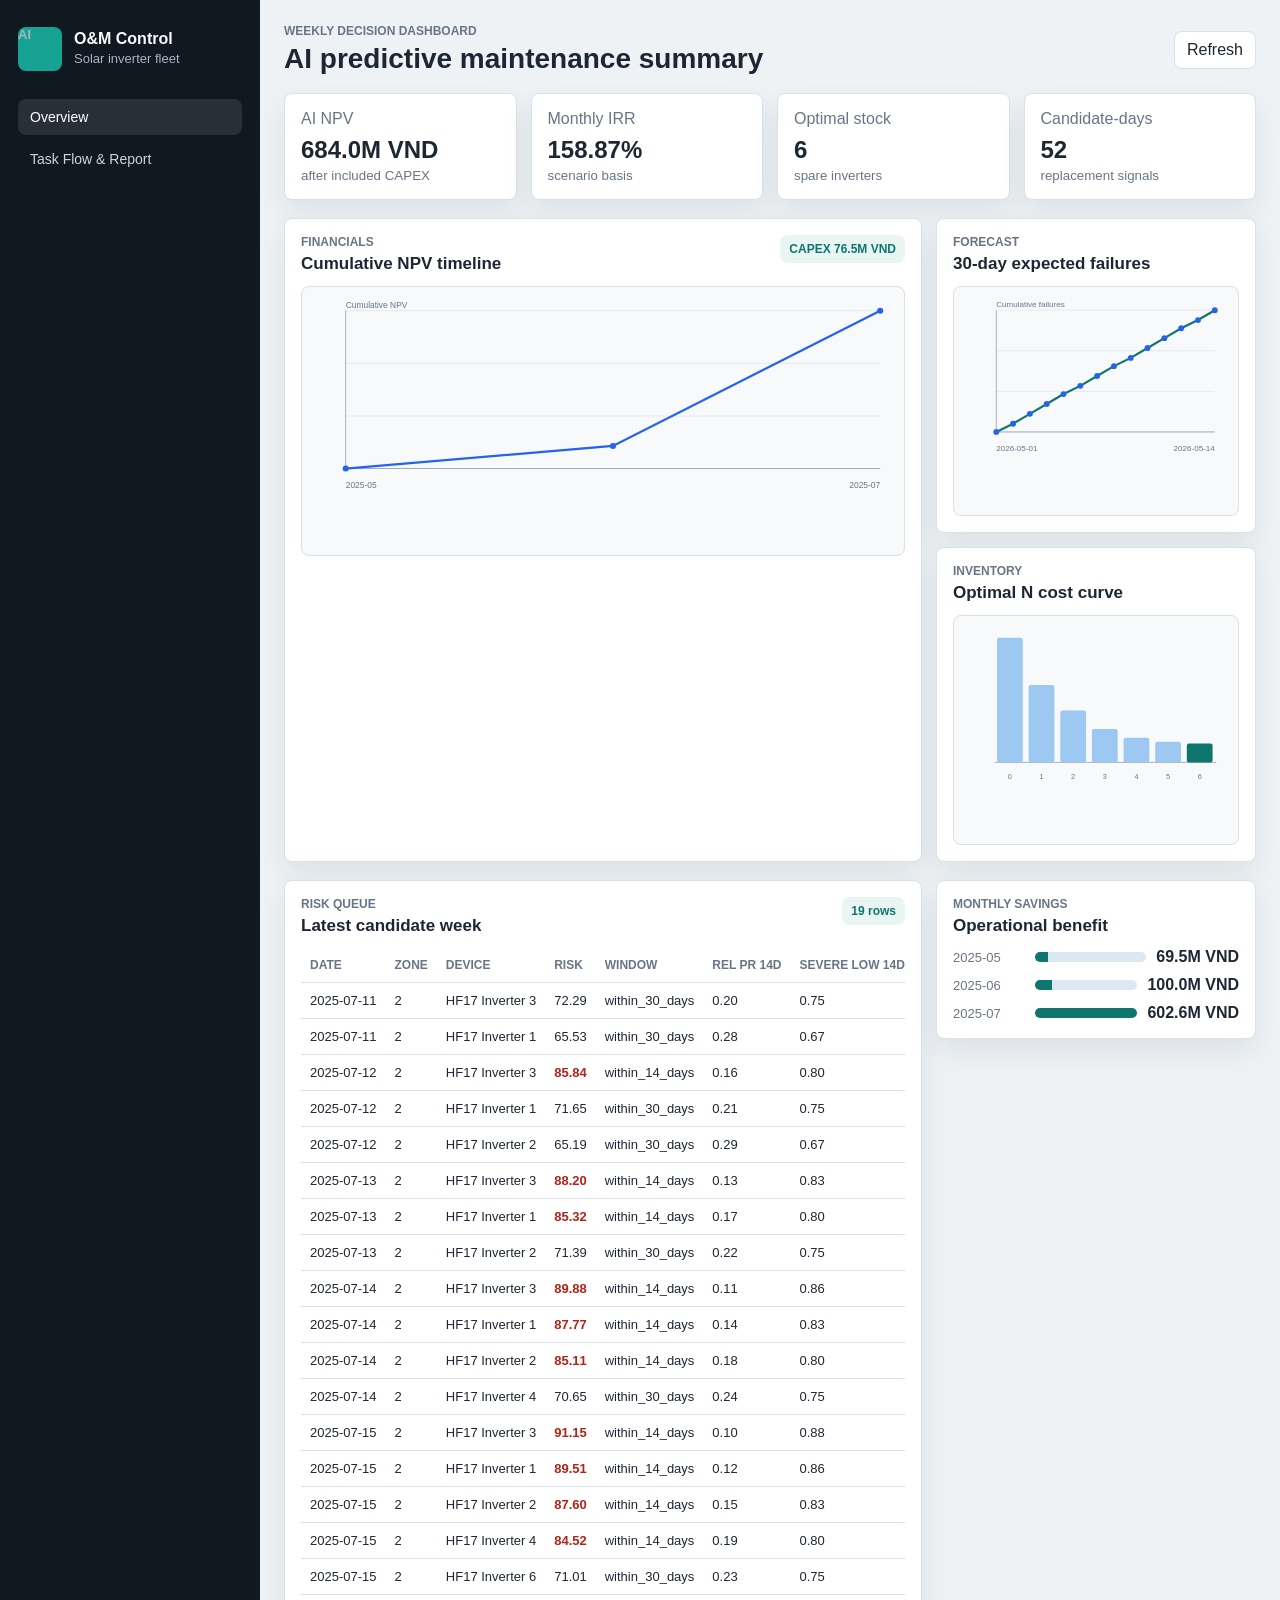
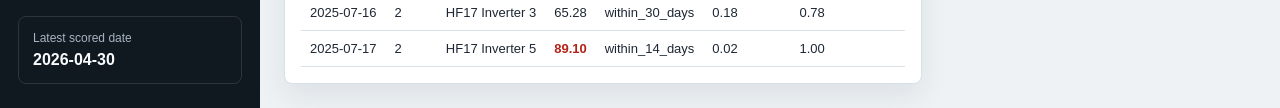
==== index.html @ 620f9691 "update" ====
<!doctype html>
<html lang="en">
  <head>
    <meta charset="utf-8" />
    <meta name="viewport" content="width=device-width, initial-scale=1" />
    <title>AI O&M Dashboard</title>
    <link rel="stylesheet" href="styles.css" />
  </head>
  <body>
    <div class="app-shell">
      <aside class="sidebar">
        <div class="brand">
          <span class="brand-mark">AI</span>
          <div>
            <strong>O&M Control</strong>
            <span>Solar inverter fleet</span>
          </div>
        </div>
        <nav class="nav" aria-label="Dashboard tabs">
          <a class="active" href="#" data-tab="overview">Overview</a>
          <a href="#" data-tab="taskflow">Task Flow &amp; Report</a>
        </nav>
        <div class="side-note">
          <span>Latest scored date</span>
          <strong id="latestDate">-</strong>
        </div>
      </aside>

      <main class="content">
        <header class="topbar">
          <div>
            <p class="eyebrow" id="topEyebrow">Weekly decision dashboard</p>
            <h1 id="topTitle">AI predictive maintenance summary</h1>
          </div>
          <div class="toolbar">
            <button type="button" id="refreshButton" title="Re-render dashboard">Refresh</button>
          </div>
        </header>

        <section id="overview-panel" class="tab-panel active" data-panel="overview">
          <section class="kpi-grid" aria-label="Key metrics">
            <article class="kpi">
              <span>AI NPV</span>
              <strong id="npvValue">-</strong>
              <small>after included CAPEX</small>
            </article>
            <article class="kpi">
              <span>Monthly IRR</span>
              <strong id="irrValue">-</strong>
              <small>scenario basis</small>
            </article>
            <article class="kpi">
              <span>Optimal stock</span>
              <strong id="optimalN">-</strong>
              <small>spare inverters</small>
            </article>
            <article class="kpi">
              <span>Candidate-days</span>
              <strong id="candidateDays">-</strong>
              <small>replacement signals</small>
            </article>
          </section>

          <section class="layout-grid">
            <article class="panel panel-wide">
              <div class="panel-heading">
                <div>
                  <p class="eyebrow">Financials</p>
                  <h2>Cumulative NPV timeline</h2>
                </div>
                <span id="capexLabel" class="status-chip">CAPEX -</span>
              </div>
              <div class="chart-wrap">
                <svg id="npvChart" viewBox="0 0 760 260" role="img" aria-label="NPV timeline chart"></svg>
              </div>
            </article>

            <article class="panel">
              <div class="panel-heading">
                <div>
                  <p class="eyebrow">Forecast</p>
                  <h2>30-day expected failures</h2>
                </div>
              </div>
              <div class="chart-wrap compact">
                <svg id="forecastChart" viewBox="0 0 360 220" role="img" aria-label="Failure forecast chart"></svg>
              </div>
            </article>

            <article class="panel">
              <div class="panel-heading">
                <div>
                  <p class="eyebrow">Inventory</p>
                  <h2>Optimal N cost curve</h2>
                </div>
              </div>
              <div class="chart-wrap compact">
                <svg id="inventoryChart" viewBox="0 0 360 220" role="img" aria-label="Inventory cost curve chart"></svg>
              </div>
            </article>
          </section>

          <section class="layout-grid bottom-grid">
            <article class="panel panel-wide">
              <div class="panel-heading">
                <div>
                  <p class="eyebrow">Risk queue</p>
                  <h2>Latest candidate week</h2>
                </div>
                <span id="riskCount" class="status-chip">0 rows</span>
              </div>
              <div class="table-wrap">
                <table>
                  <thead>
                    <tr>
                      <th>Date</th>
                      <th>Zone</th>
                      <th>Device</th>
                      <th>Risk</th>
                      <th>Window</th>
                      <th>Rel PR 14d</th>
                      <th>Severe low 14d</th>
                    </tr>
                  </thead>
                  <tbody id="candidateRows"></tbody>
                </table>
              </div>
            </article>

            <article class="panel">
              <div class="panel-heading">
                <div>
                  <p class="eyebrow">Monthly savings</p>
                  <h2>Operational benefit</h2>
                </div>
              </div>
              <div id="savingsList" class="savings-list"></div>
            </article>
          </section>
        </section>

        <section id="taskflow-panel" class="tab-panel" data-panel="taskflow" hidden>
          <section class="taskflow-grid">
            <article class="panel panel-wide">
              <div class="panel-heading">
                <div>
                  <p class="eyebrow">Outcome No1</p>
                  <h2>Performance ratio</h2>
                </div>
                <span class="status-chip">Daily alarm threshold &lt; 70%</span>
              </div>
              <div class="taskflow-split">
                <div class="table-wrap">
                  <table class="pr-matrix" id="prMatrixTable">
                    <thead id="prMatrixHead"></thead>
                    <tbody id="prMatrixBody"></tbody>
                  </table>
                </div>
                <div class="chart-wrap compact">
                  <svg id="prDeviceChart" viewBox="0 0 360 220" role="img" aria-label="Device PR chart"></svg>
                </div>
              </div>
            </article>

            <article class="panel">
              <div class="panel-heading">
                <div>
                  <p class="eyebrow">Daily alarm</p>
                  <h2>PR below 70%</h2>
                </div>
              </div>
              <div class="chart-wrap compact">
                <svg id="alarmChart" viewBox="0 0 360 220" role="img" aria-label="Daily alarm chart"></svg>
              </div>
            </article>
          </section>

          <section class="panel">
            <div class="panel-heading">
              <div>
                <p class="eyebrow">Traditional vs AI</p>
                <h2>Operational comparison by equipment</h2>
              </div>
            </div>
            <div class="table-wrap">
              <table class="comparison-table">
                <thead>
                  <tr>
                    <th rowspan="2">Equipment</th>
                    <th rowspan="2">PR (%)</th>
                    <th colspan="3">Traditional method</th>
                    <th colspan="3">AI applied method</th>
                  </tr>
                  <tr>
                    <th>Generation loss (kWh)</th>
                    <th>Revenue loss (VND)</th>
                    <th>Measure cost (VND)</th>
                    <th>Generation loss (kWh)</th>
                    <th>Revenue loss (VND)</th>
                    <th>Measure cost (VND)</th>
                  </tr>
                </thead>
                <tbody id="equipmentComparisonRows"></tbody>
                <tfoot id="equipmentComparisonTotals"></tfoot>
              </table>
            </div>
          </section>

          <section class="taskflow-grid">
            <article class="panel">
              <div class="panel-heading">
                <div>
                  <p class="eyebrow">Outcome No2</p>
                  <h2>Purchasing schedule</h2>
                </div>
              </div>
              <div class="chart-wrap compact">
                <svg id="purchaseChart" viewBox="0 0 360 220" role="img" aria-label="Monthly abnormal inverter chart"></svg>
              </div>
              <div class="table-wrap compact-table">
                <table>
                  <thead>
                    <tr>
                      <th>Month</th>
                      <th>Abnormal INV quantity</th>
                    </tr>
                  </thead>
                  <tbody id="monthlyAbnormalRows"></tbody>
                </table>
              </div>
            </article>

            <article class="panel">
              <div class="panel-heading">
                <div>
                  <p class="eyebrow">Inventory decision</p>
                  <h2>Spare inverter recommendation</h2>
                </div>
              </div>
              <div class="decision-list" id="inventoryDecisionList"></div>
            </article>

            <article class="panel">
              <div class="panel-heading">
                <div>
                  <p class="eyebrow">FM output</p>
                  <h2>IRR and NPV comparison</h2>
                </div>
              </div>
              <div class="table-wrap compact-table">
                <table>
                  <thead>
                    <tr>
                      <th>Scenario</th>
                      <th>IRR (monthly)</th>
                      <th>NPV (VND)</th>
                    </tr>
                  </thead>
                  <tbody id="scenarioComparisonRows"></tbody>
                  <tfoot id="scenarioVarianceRow"></tfoot>
                </table>
              </div>
            </article>
          </section>

          <section class="panel">
            <div class="panel-heading">
              <div>
                <p class="eyebrow">Conclusion</p>
                <h2>Management summary</h2>
              </div>
            </div>
            <ul class="conclusion-list" id="conclusionList"></ul>
          </section>
        </section>
      </main>
    </div>

    <script src="data.js"></script>
    <script src="app.js"></script>
  </body>
</html>
---- styles.css ----
:root {
  --bg: #eef2f5;
  --surface: #ffffff;
  --surface-muted: #f7f9fb;
  --text: #1d2733;
  --muted: #697586;
  --line: #d8e0e8;
  --accent: #0f766e;
  --accent-2: #2563eb;
  --warning: #b45309;
  --danger: #b42318;
  --shadow: 0 12px 28px rgba(29, 39, 51, 0.08);
}

* {
  box-sizing: border-box;
}

body {
  margin: 0;
  background: var(--bg);
  color: var(--text);
  font-family: Inter, "Segoe UI", Arial, sans-serif;
}

.app-shell {
  min-height: 100vh;
  display: grid;
  grid-template-columns: 260px minmax(0, 1fr);
}

.sidebar {
  background: #101820;
  color: #f8fafc;
  padding: 24px 18px;
  display: flex;
  flex-direction: column;
  gap: 28px;
}

.brand {
  display: flex;
  align-items: center;
  gap: 12px;
}

.brand-mark {
  width: 44px;
  height: 44px;
  display: grid;
  place-items: center;
  border-radius: 8px;
  background: #16a394;
  font-weight: 800;
}

.brand strong,
.brand span {
  display: block;
}

.brand span {
  color: #a7b4c2;
  font-size: 13px;
  margin-top: 3px;
}

.nav {
  display: grid;
  gap: 6px;
}

.nav a {
  color: #cbd5e1;
  text-decoration: none;
  padding: 10px 12px;
  border-radius: 8px;
  font-size: 14px;
}

.nav a.active,
.nav a:hover {
  background: rgba(255, 255, 255, 0.1);
  color: #ffffff;
}

.side-note {
  margin-top: auto;
  padding: 14px;
  border: 1px solid rgba(255, 255, 255, 0.12);
  border-radius: 8px;
}

.side-note span,
.side-note strong {
  display: block;
}

.side-note span {
  color: #a7b4c2;
  font-size: 12px;
}

.side-note strong {
  margin-top: 6px;
}

.content {
  padding: 24px;
  display: grid;
  gap: 18px;
}

.tab-panel {
  display: grid;
  gap: 18px;
}

.tab-panel[hidden] {
  display: none;
}

.topbar {
  display: flex;
  align-items: center;
  justify-content: space-between;
  gap: 16px;
}

.eyebrow {
  margin: 0 0 5px;
  color: var(--muted);
  font-size: 12px;
  font-weight: 700;
  text-transform: uppercase;
}

h1,
h2 {
  margin: 0;
  letter-spacing: 0;
}

h1 {
  font-size: 28px;
}

h2 {
  font-size: 17px;
}

.toolbar {
  display: flex;
  gap: 10px;
}

button,
.button-link {
  border: 1px solid var(--line);
  background: var(--surface);
  color: var(--text);
  text-decoration: none;
  padding: 9px 12px;
  border-radius: 8px;
  font: inherit;
  cursor: pointer;
}

.button-link {
  background: var(--accent);
  border-color: var(--accent);
  color: #ffffff;
}

.kpi-grid {
  display: grid;
  grid-template-columns: repeat(4, minmax(0, 1fr));
  gap: 14px;
}

.kpi,
.panel {
  background: var(--surface);
  border: 1px solid var(--line);
  border-radius: 8px;
  box-shadow: var(--shadow);
}

.kpi {
  padding: 16px;
}

.kpi span,
.kpi small {
  display: block;
  color: var(--muted);
}

.kpi strong {
  display: block;
  margin: 8px 0 4px;
  font-size: 24px;
}

.layout-grid {
  display: grid;
  grid-template-columns: minmax(0, 1.35fr) minmax(320px, 0.65fr);
  gap: 14px;
}

.bottom-grid {
  align-items: start;
}

.panel {
  padding: 16px;
  min-width: 0;
}

.panel-wide {
  grid-row: span 2;
}

.panel-heading {
  display: flex;
  align-items: start;
  justify-content: space-between;
  gap: 12px;
  margin-bottom: 12px;
}

.status-chip {
  display: inline-flex;
  align-items: center;
  min-height: 28px;
  padding: 5px 9px;
  border-radius: 8px;
  background: #e8f5f2;
  color: #0f766e;
  font-size: 12px;
  font-weight: 700;
  white-space: nowrap;
}

.chart-wrap {
  width: 100%;
  min-height: 270px;
  background: var(--surface-muted);
  border: 1px solid var(--line);
  border-radius: 8px;
  padding: 10px;
}

.chart-wrap.compact {
  min-height: 230px;
}

svg {
  width: 100%;
  height: auto;
  display: block;
}

.axis {
  stroke: #8a97a8;
  stroke-width: 1;
}

.grid-line {
  stroke: #dfe6ee;
  stroke-width: 1;
}

.line {
  fill: none;
  stroke: var(--accent-2);
  stroke-width: 3;
}

.line.alt {
  stroke: var(--accent);
}

.dot {
  fill: var(--accent-2);
}

.bar {
  fill: #9cc8f2;
}

.bar.optimal {
  fill: var(--accent);
}

.table-wrap {
  overflow-x: auto;
}

table {
  width: 100%;
  border-collapse: collapse;
  font-size: 13px;
}

th,
td {
  padding: 10px 9px;
  text-align: left;
  border-bottom: 1px solid var(--line);
  white-space: nowrap;
}

th {
  color: var(--muted);
  font-size: 12px;
  text-transform: uppercase;
}

.risk-high {
  color: var(--danger);
  font-weight: 700;
}

.savings-list {
  display: grid;
  gap: 10px;
}

.saving-row {
  display: grid;
  grid-template-columns: 72px 1fr auto;
  gap: 10px;
  align-items: center;
}

.saving-row span {
  color: var(--muted);
  font-size: 13px;
}

.saving-bar {
  height: 10px;
  border-radius: 8px;
  background: #dce7f2;
  overflow: hidden;
}

.saving-bar i {
  display: block;
  height: 100%;
  background: var(--accent);
}

.taskflow-grid {
  display: grid;
  grid-template-columns: minmax(0, 1.4fr) minmax(280px, 0.6fr);
  gap: 14px;
}

.taskflow-split {
  display: grid;
  grid-template-columns: minmax(0, 1.2fr) minmax(280px, 0.8fr);
  gap: 14px;
  align-items: start;
}

.pr-matrix th,
.pr-matrix td {
  text-align: center;
  min-width: 52px;
}

.pr-matrix th:first-child,
.pr-matrix td:first-child,
.comparison-table th:first-child {
  text-align: left;
}

.pr-low {
  background: #fde8e8;
  color: var(--danger);
  font-weight: 700;
}

.pr-ok {
  background: #edf7f2;
}

.pr-empty {
  color: var(--muted);
}

.comparison-table th,
.comparison-table td {
  font-size: 12px;
}

.comparison-table thead tr:first-child th {
  text-align: center;
  background: var(--surface-muted);
}

.comparison-table tfoot th,
.comparison-table tfoot td {
  font-weight: 700;
  background: #f3f7fb;
}

.compact-table table {
  font-size: 13px;
}

.decision-list {
  display: grid;
  gap: 12px;
}

.decision-item {
  display: flex;
  align-items: center;
  justify-content: space-between;
  gap: 12px;
  padding: 12px 14px;
  border: 1px solid var(--line);
  border-radius: 8px;
  background: var(--surface-muted);
}

.decision-item span {
  color: var(--muted);
  font-size: 13px;
}

.conclusion-list {
  margin: 0;
  padding-left: 18px;
  display: grid;
  gap: 10px;
  color: var(--text);
}

.conclusion-list li {
  line-height: 1.5;
}

@media (max-width: 980px) {
  .app-shell {
    grid-template-columns: 1fr;
  }

  .sidebar {
    position: static;
  }

  .kpi-grid,
  .layout-grid,
  .taskflow-grid,
  .taskflow-split {
    grid-template-columns: 1fr;
  }

  .topbar {
    align-items: flex-start;
    flex-direction: column;
  }
}

@media (max-width: 560px) {
  .content,
  .sidebar {
    padding: 16px;
  }

  .kpi-grid {
    gap: 10px;
  }

  h1 {
    font-size: 23px;
  }

  .toolbar {
    width: 100%;
  }

  button,
  .button-link {
    flex: 1;
    text-align: center;
  }
}
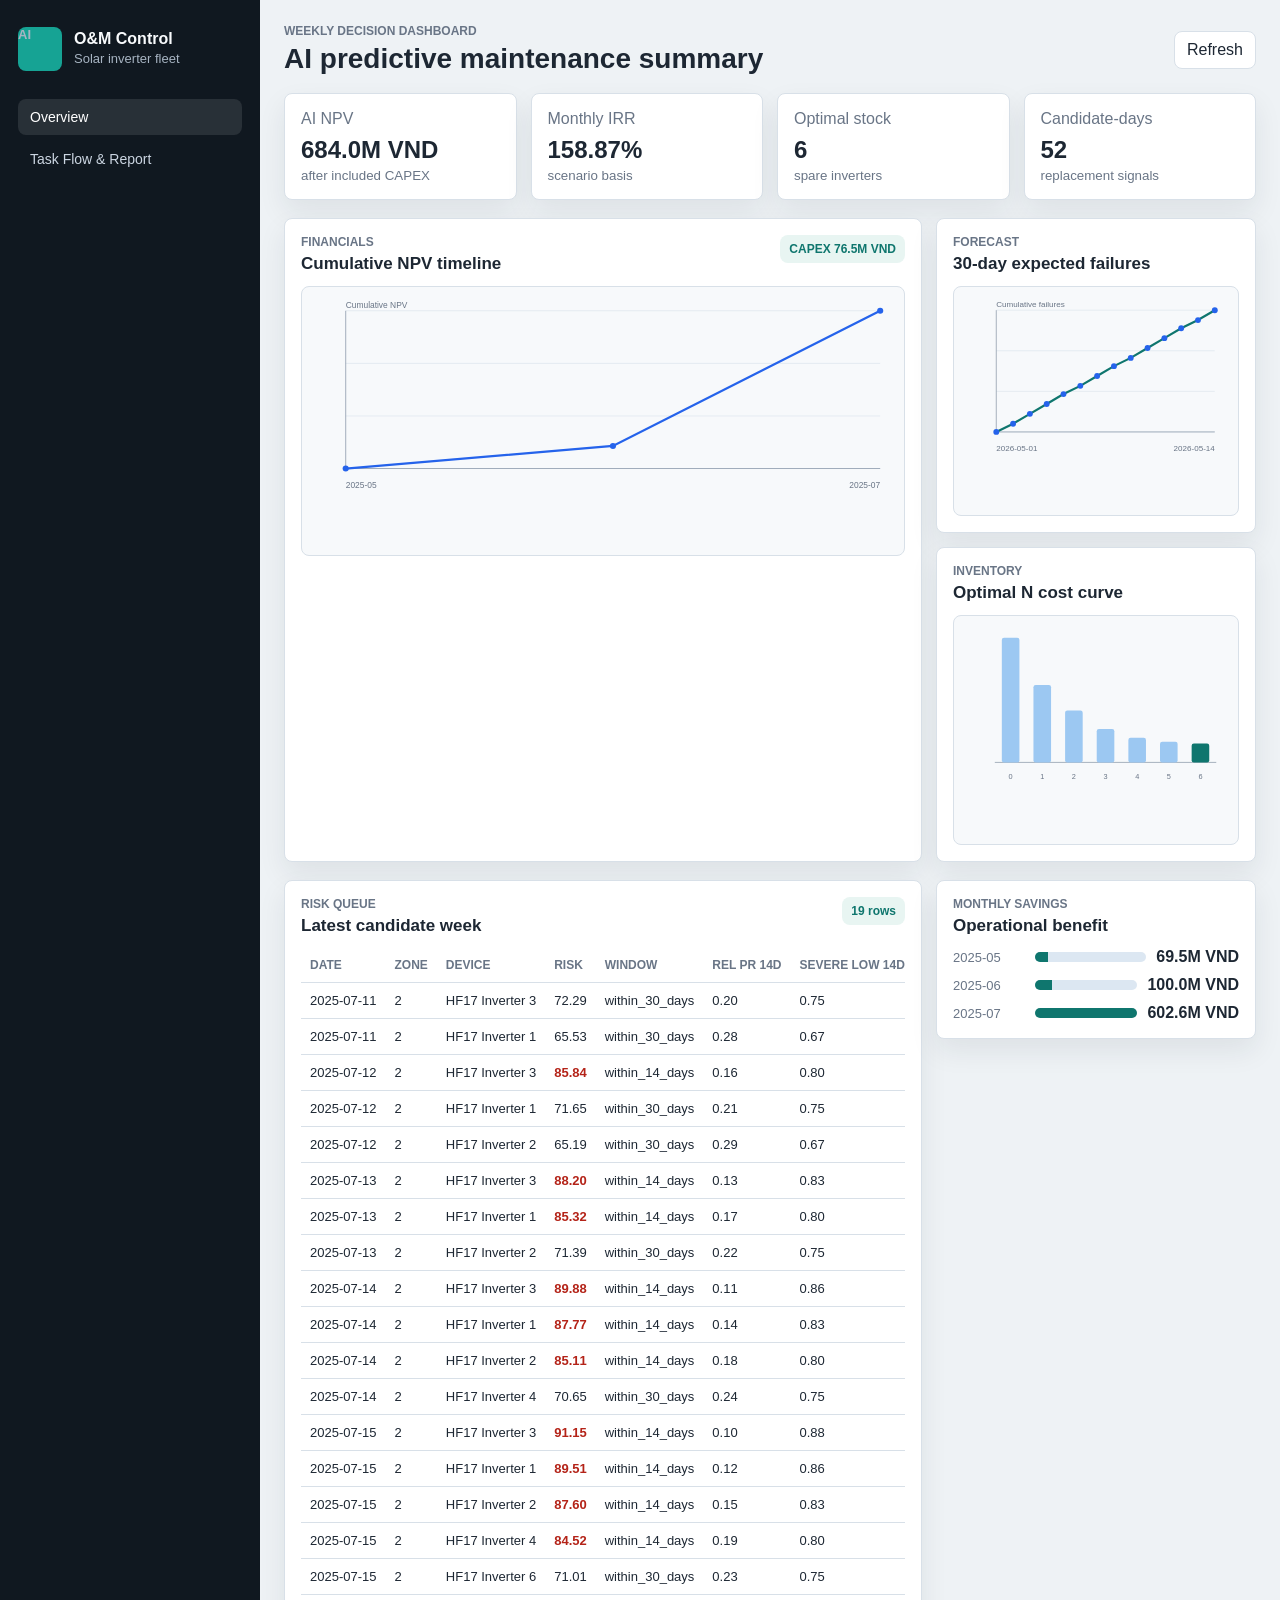
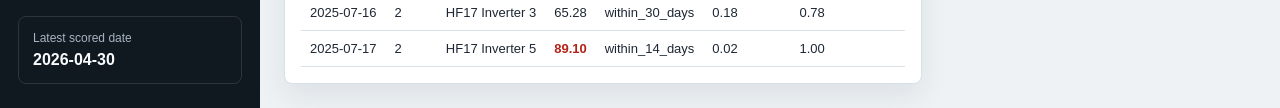
==== commit f27a006b: "update" ====
--- a/index.html
+++ b/index.html
@@ -140,40 +140,31 @@
         </section>
 
         <section id="taskflow-panel" class="tab-panel" data-panel="taskflow" hidden>
-          <section class="taskflow-grid">
-            <article class="panel panel-wide">
-              <div class="panel-heading">
-                <div>
-                  <p class="eyebrow">Outcome No1</p>
-                  <h2>Performance ratio</h2>
-                </div>
-                <span class="status-chip">Daily alarm threshold &lt; 70%</span>
-              </div>
-              <div class="taskflow-split">
-                <div class="table-wrap">
-                  <table class="pr-matrix" id="prMatrixTable">
-                    <thead id="prMatrixHead"></thead>
-                    <tbody id="prMatrixBody"></tbody>
-                  </table>
-                </div>
-                <div class="chart-wrap compact">
-                  <svg id="prDeviceChart" viewBox="0 0 360 220" role="img" aria-label="Device PR chart"></svg>
-                </div>
-              </div>
-            </article>
-
-            <article class="panel">
-              <div class="panel-heading">
-                <div>
-                  <p class="eyebrow">Daily alarm</p>
-                  <h2>PR below 70%</h2>
-                </div>
-              </div>
-              <div class="chart-wrap compact">
-                <svg id="alarmChart" viewBox="0 0 360 220" role="img" aria-label="Daily alarm chart"></svg>
-              </div>
-            </article>
-          </section>
+          <article class="panel">
+            <div class="panel-heading">
+              <div>
+                <p class="eyebrow">Outcome No1</p>
+                <h2>Performance ratio</h2>
+              </div>
+              <span class="status-chip">Daily alarm threshold &lt; 70%</span>
+            </div>
+            <div class="table-wrap table-wrap-full">
+              <table class="pr-matrix full-width" id="prMatrixTable">
+                <thead id="prMatrixHead"></thead>
+                <tbody id="prMatrixBody"></tbody>
+              </table>
+            </div>
+            <div class="taskflow-charts">
+              <div class="chart-wrap">
+                <svg id="prDeviceChart" viewBox="0 0 760 240" role="img" aria-label="Device PR chart"></svg>
+              </div>
+              <div class="chart-wrap">
+                <p class="chart-caption">Daily alarm</p>
+                <h3 class="chart-subtitle">PR below 70%</h3>
+                <svg id="alarmChart" viewBox="0 0 760 240" role="img" aria-label="Daily alarm chart"></svg>
+              </div>
+            </div>
+          </article>
 
           <section class="panel">
             <div class="panel-heading">
--- a/styles.css
+++ b/styles.css
@@ -354,21 +354,39 @@
 
 .taskflow-grid {
   display: grid;
-  grid-template-columns: minmax(0, 1.4fr) minmax(280px, 0.6fr);
+  grid-template-columns: repeat(3, minmax(0, 1fr));
   gap: 14px;
 }
 
-.taskflow-split {
-  display: grid;
-  grid-template-columns: minmax(0, 1.2fr) minmax(280px, 0.8fr);
+.taskflow-charts {
+  display: grid;
+  grid-template-columns: repeat(2, minmax(0, 1fr));
   gap: 14px;
-  align-items: start;
+  margin-top: 14px;
+}
+
+.table-wrap-full {
+  width: 100%;
+}
+
+.pr-matrix.full-width {
+  width: 100%;
+  table-layout: fixed;
 }
 
 .pr-matrix th,
 .pr-matrix td {
   text-align: center;
-  min-width: 52px;
+  padding: 8px 6px;
+  font-size: 12px;
+  overflow: hidden;
+  text-overflow: ellipsis;
+  white-space: nowrap;
+}
+
+.pr-matrix th:first-child,
+.pr-matrix td:first-child {
+  width: 11%;
 }
 
 .pr-matrix th:first-child,
@@ -391,9 +409,15 @@
   color: var(--muted);
 }
 
+.comparison-table {
+  width: 100%;
+  table-layout: auto;
+}
+
 .comparison-table th,
 .comparison-table td {
   font-size: 12px;
+  white-space: normal;
 }
 
 .comparison-table thead tr:first-child th {
@@ -444,6 +468,19 @@
   line-height: 1.5;
 }
 
+.chart-caption {
+  margin: 0 0 4px;
+  color: var(--muted);
+  font-size: 12px;
+  font-weight: 700;
+  text-transform: uppercase;
+}
+
+.chart-subtitle {
+  margin: 0 0 10px;
+  font-size: 15px;
+}
+
 @media (max-width: 980px) {
   .app-shell {
     grid-template-columns: 1fr;
@@ -456,7 +493,7 @@
   .kpi-grid,
   .layout-grid,
   .taskflow-grid,
-  .taskflow-split {
+  .taskflow-charts {
     grid-template-columns: 1fr;
   }
 
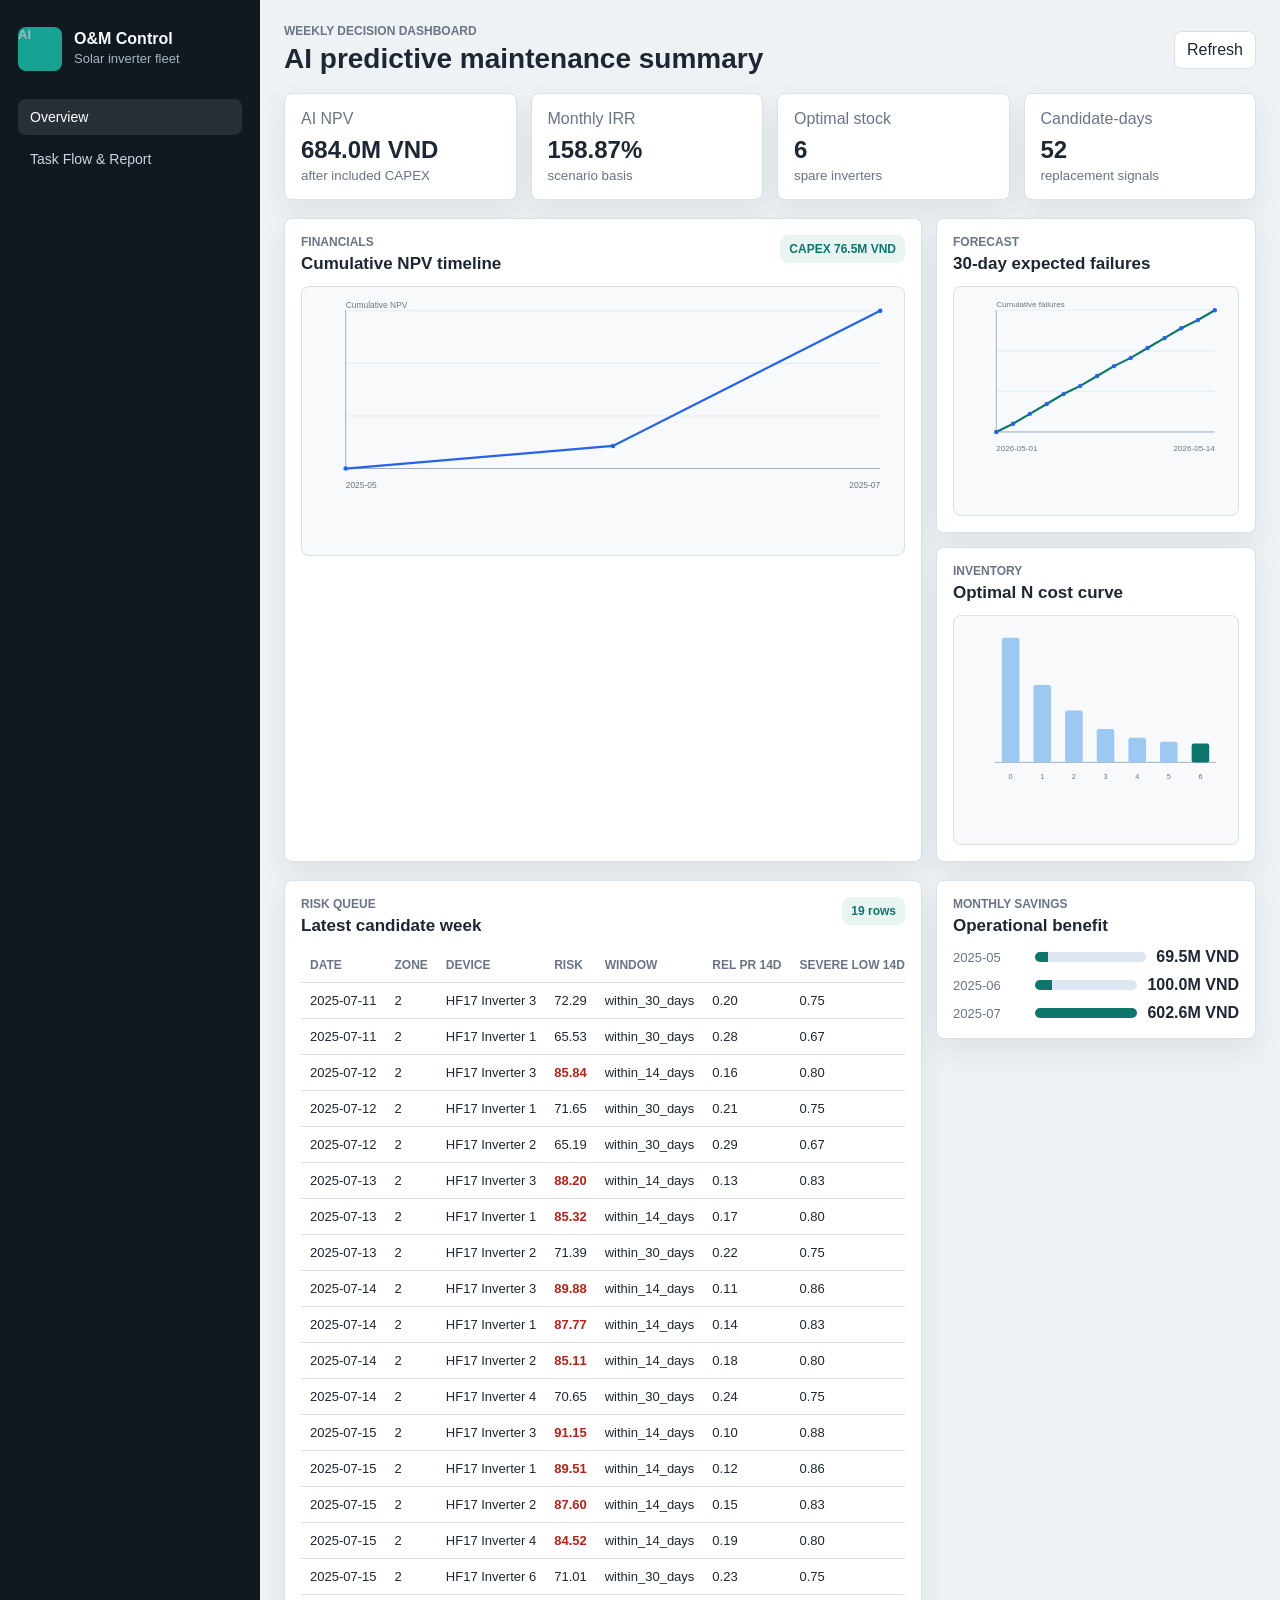
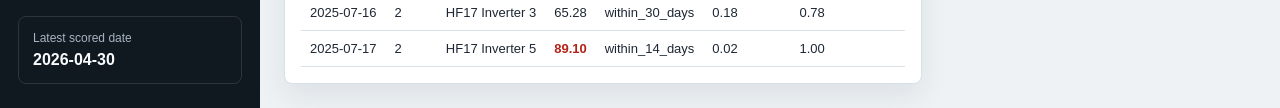
==== commit d69d82db: "update" ====
--- a/index.html
+++ b/index.html
@@ -154,14 +154,14 @@
                 <tbody id="prMatrixBody"></tbody>
               </table>
             </div>
-            <div class="taskflow-charts">
-              <div class="chart-wrap">
-                <svg id="prDeviceChart" viewBox="0 0 760 240" role="img" aria-label="Device PR chart"></svg>
-              </div>
-              <div class="chart-wrap">
-                <p class="chart-caption">Daily alarm</p>
-                <h3 class="chart-subtitle">PR below 70%</h3>
-                <svg id="alarmChart" viewBox="0 0 760 240" role="img" aria-label="Daily alarm chart"></svg>
+            <div class="taskflow-charts-row">
+              <div class="chart-wrap chart-wrap-side">
+                <p class="chart-caption">Device PR (%)</p>
+                <svg id="prDeviceChart" viewBox="0 0 400 180" role="img" aria-label="Device PR chart"></svg>
+              </div>
+              <div class="chart-wrap chart-wrap-side">
+                <p class="chart-caption">Daily alarm · PR below 70%</p>
+                <svg id="alarmChart" viewBox="0 0 400 180" role="img" aria-label="Daily alarm chart"></svg>
               </div>
             </div>
           </article>
--- a/styles.css
+++ b/styles.css
@@ -358,11 +358,21 @@
   gap: 14px;
 }
 
-.taskflow-charts {
+.taskflow-charts-row {
   display: grid;
   grid-template-columns: repeat(2, minmax(0, 1fr));
   gap: 14px;
   margin-top: 14px;
+}
+
+.chart-wrap-side {
+  min-height: 0;
+  max-height: 220px;
+  padding: 10px 12px;
+}
+
+.chart-wrap-side svg {
+  max-height: 180px;
 }
 
 .table-wrap-full {
@@ -469,16 +479,12 @@
 }
 
 .chart-caption {
-  margin: 0 0 4px;
-  color: var(--muted);
-  font-size: 12px;
+  margin: 0 0 6px;
+  color: var(--muted);
+  font-size: 11px;
   font-weight: 700;
   text-transform: uppercase;
-}
-
-.chart-subtitle {
-  margin: 0 0 10px;
-  font-size: 15px;
+  letter-spacing: 0.02em;
 }
 
 @media (max-width: 980px) {
@@ -493,7 +499,7 @@
   .kpi-grid,
   .layout-grid,
   .taskflow-grid,
-  .taskflow-charts {
+  .taskflow-charts-row {
     grid-template-columns: 1fr;
   }
 
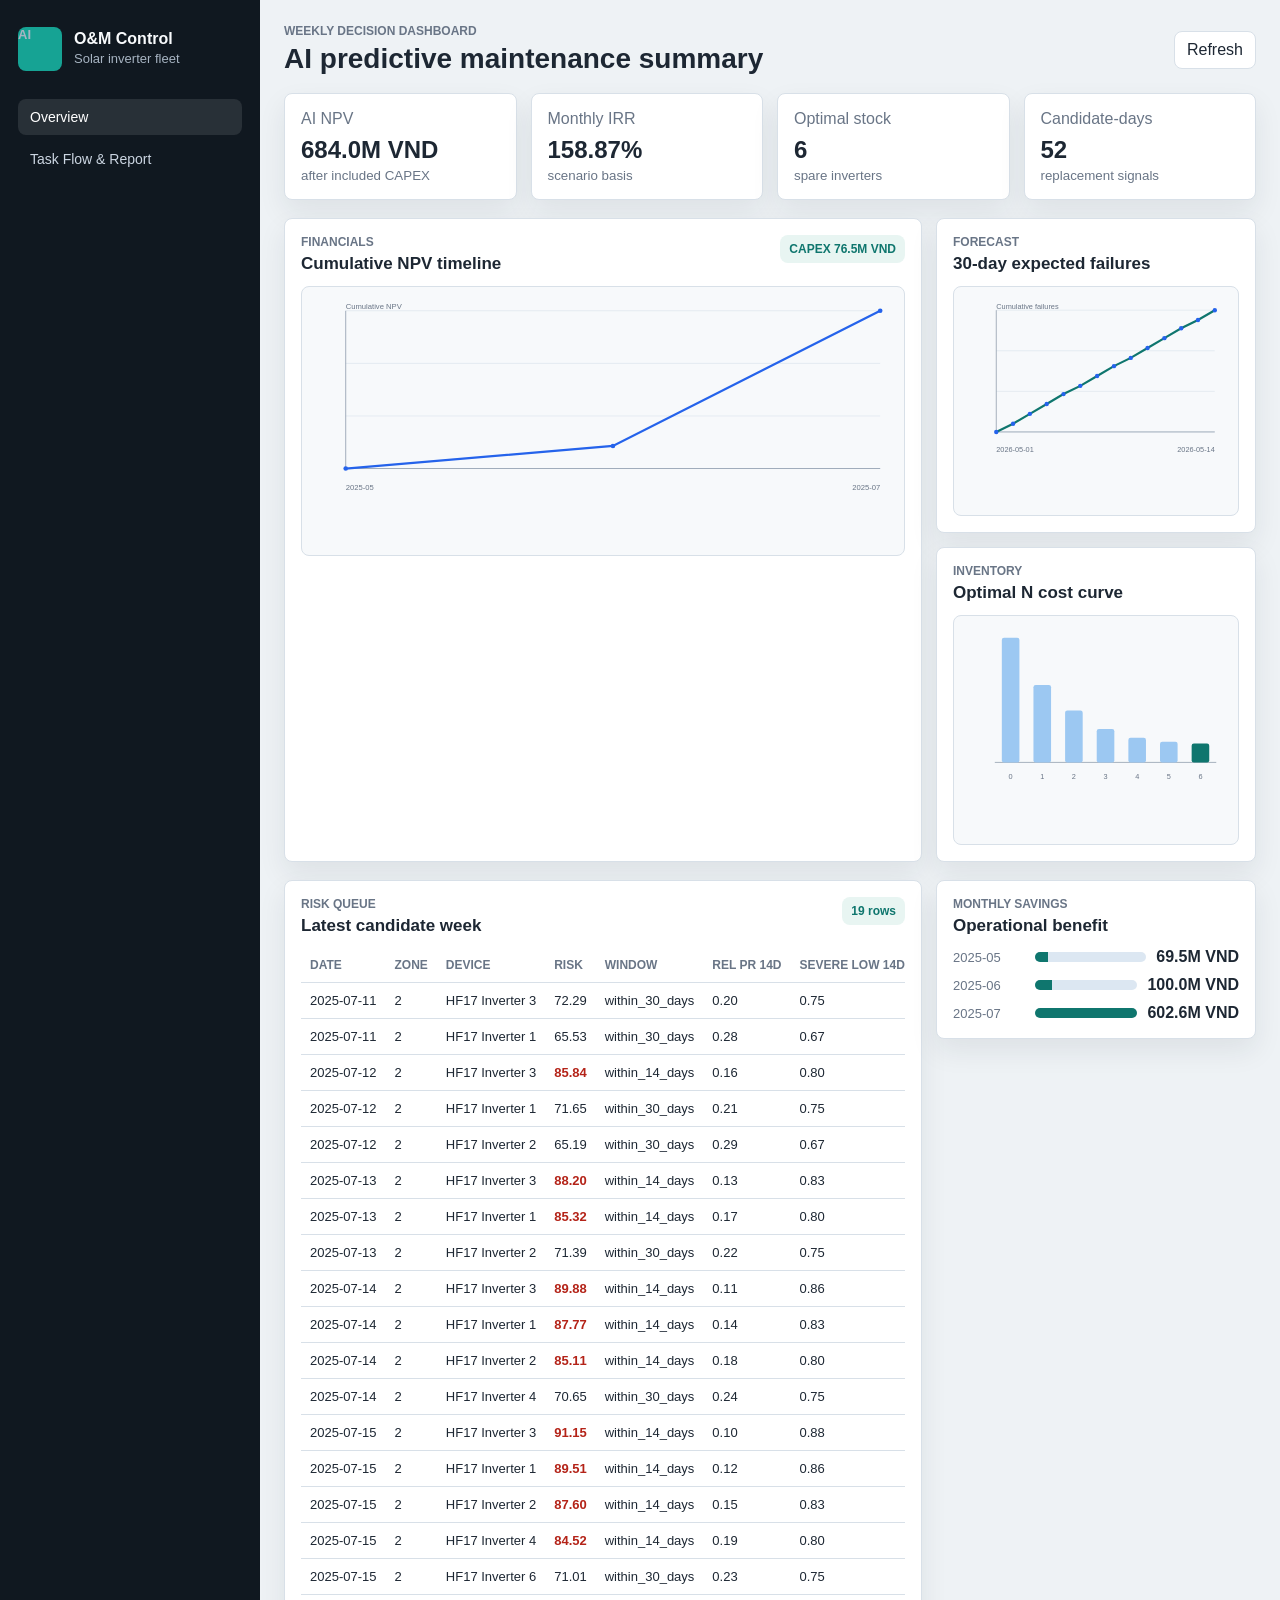
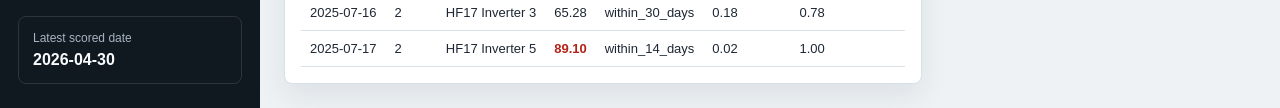
==== commit da2fb982: "update" ====
--- a/index.html
+++ b/index.html
@@ -155,13 +155,13 @@
               </table>
             </div>
             <div class="taskflow-charts-row">
-              <div class="chart-wrap chart-wrap-side">
+              <div class="chart-mini">
                 <p class="chart-caption">Device PR (%)</p>
-                <svg id="prDeviceChart" viewBox="0 0 400 180" role="img" aria-label="Device PR chart"></svg>
-              </div>
-              <div class="chart-wrap chart-wrap-side">
+                <svg id="prDeviceChart" viewBox="0 0 400 150" preserveAspectRatio="xMidYMid meet" role="img" aria-label="Device PR chart"></svg>
+              </div>
+              <div class="chart-mini">
                 <p class="chart-caption">Daily alarm · PR below 70%</p>
-                <svg id="alarmChart" viewBox="0 0 400 180" role="img" aria-label="Daily alarm chart"></svg>
+                <svg id="alarmChart" viewBox="0 0 400 150" preserveAspectRatio="xMidYMid meet" role="img" aria-label="Daily alarm chart"></svg>
               </div>
             </div>
           </article>
--- a/styles.css
+++ b/styles.css
@@ -281,6 +281,14 @@
   stroke: var(--accent);
 }
 
+.line.compact-line {
+  stroke-width: 1.8;
+}
+
+.alt-bar {
+  fill: var(--accent);
+}
+
 .dot {
   fill: var(--accent-2);
 }
@@ -361,18 +369,22 @@
 .taskflow-charts-row {
   display: grid;
   grid-template-columns: repeat(2, minmax(0, 1fr));
-  gap: 14px;
-  margin-top: 14px;
-}
-
-.chart-wrap-side {
-  min-height: 0;
-  max-height: 220px;
-  padding: 10px 12px;
-}
-
-.chart-wrap-side svg {
-  max-height: 180px;
+  gap: 12px;
+  margin-top: 12px;
+}
+
+.chart-mini {
+  background: var(--surface-muted);
+  border: 1px solid var(--line);
+  border-radius: 8px;
+  padding: 10px 12px 8px;
+}
+
+.chart-mini svg {
+  width: 100%;
+  height: 168px;
+  max-height: 168px;
+  display: block;
 }
 
 .table-wrap-full {
@@ -500,7 +512,7 @@
   .layout-grid,
   .taskflow-grid,
   .taskflow-charts-row {
-    grid-template-columns: 1fr;
+    grid-template-columns: 1fr 1fr;
   }
 
   .topbar {
@@ -510,6 +522,10 @@
 }
 
 @media (max-width: 560px) {
+  .taskflow-charts-row {
+    grid-template-columns: 1fr;
+  }
+
   .content,
   .sidebar {
     padding: 16px;
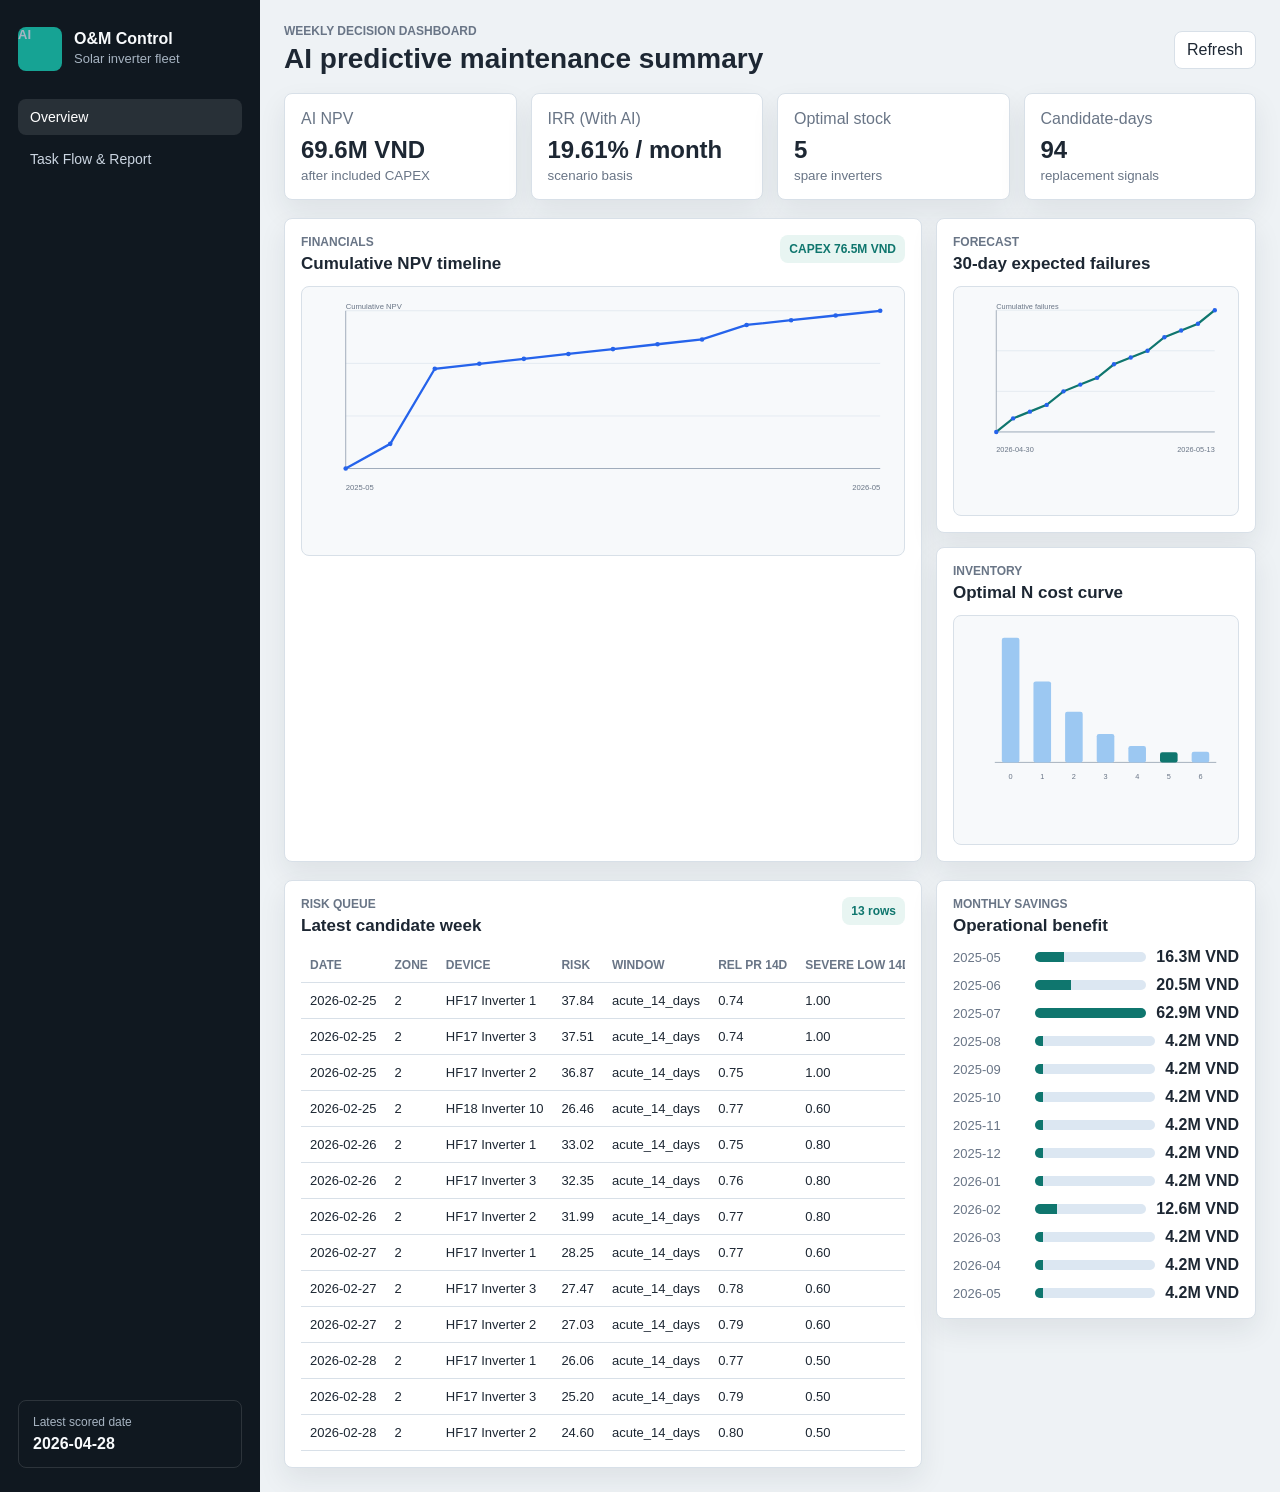
==== commit 602fbf0b: "update" ====
--- a/index.html
+++ b/index.html
@@ -45,7 +45,7 @@
               <small>after included CAPEX</small>
             </article>
             <article class="kpi">
-              <span>Monthly IRR</span>
+              <span>IRR (With AI)</span>
               <strong id="irrValue">-</strong>
               <small>scenario basis</small>
             </article>
@@ -203,6 +203,7 @@
                 <div>
                   <p class="eyebrow">Outcome No2</p>
                   <h2>Purchasing schedule</h2>
+                  <p class="panel-subtitle" id="purchaseScheduleSubtitle"></p>
                 </div>
               </div>
               <div class="chart-wrap compact">
@@ -212,7 +213,7 @@
                 <table>
                   <thead>
                     <tr>
-                      <th>Month</th>
+                      <th>Month (year)</th>
                       <th>Abnormal INV quantity</th>
                     </tr>
                   </thead>
@@ -243,7 +244,7 @@
                   <thead>
                     <tr>
                       <th>Scenario</th>
-                      <th>IRR (monthly)</th>
+                      <th>IRR</th>
                       <th>NPV (VND)</th>
                     </tr>
                   </thead>
--- a/styles.css
+++ b/styles.css
@@ -229,6 +229,13 @@
   margin-bottom: 12px;
 }
 
+.panel-subtitle {
+  margin: 4px 0 0;
+  color: var(--muted);
+  font-size: 12px;
+  font-weight: 500;
+}
+
 .status-chip {
   display: inline-flex;
   align-items: center;
@@ -323,6 +330,23 @@
   color: var(--muted);
   font-size: 12px;
   text-transform: uppercase;
+}
+
+.cell-note {
+  display: block;
+  margin-top: 4px;
+  color: var(--muted);
+  font-size: 10px;
+  font-weight: 500;
+  text-transform: none;
+}
+
+.irr-sub {
+  display: block;
+  margin-top: 2px;
+  color: var(--muted);
+  font-size: 11px;
+  font-weight: 500;
 }
 
 .risk-high {
